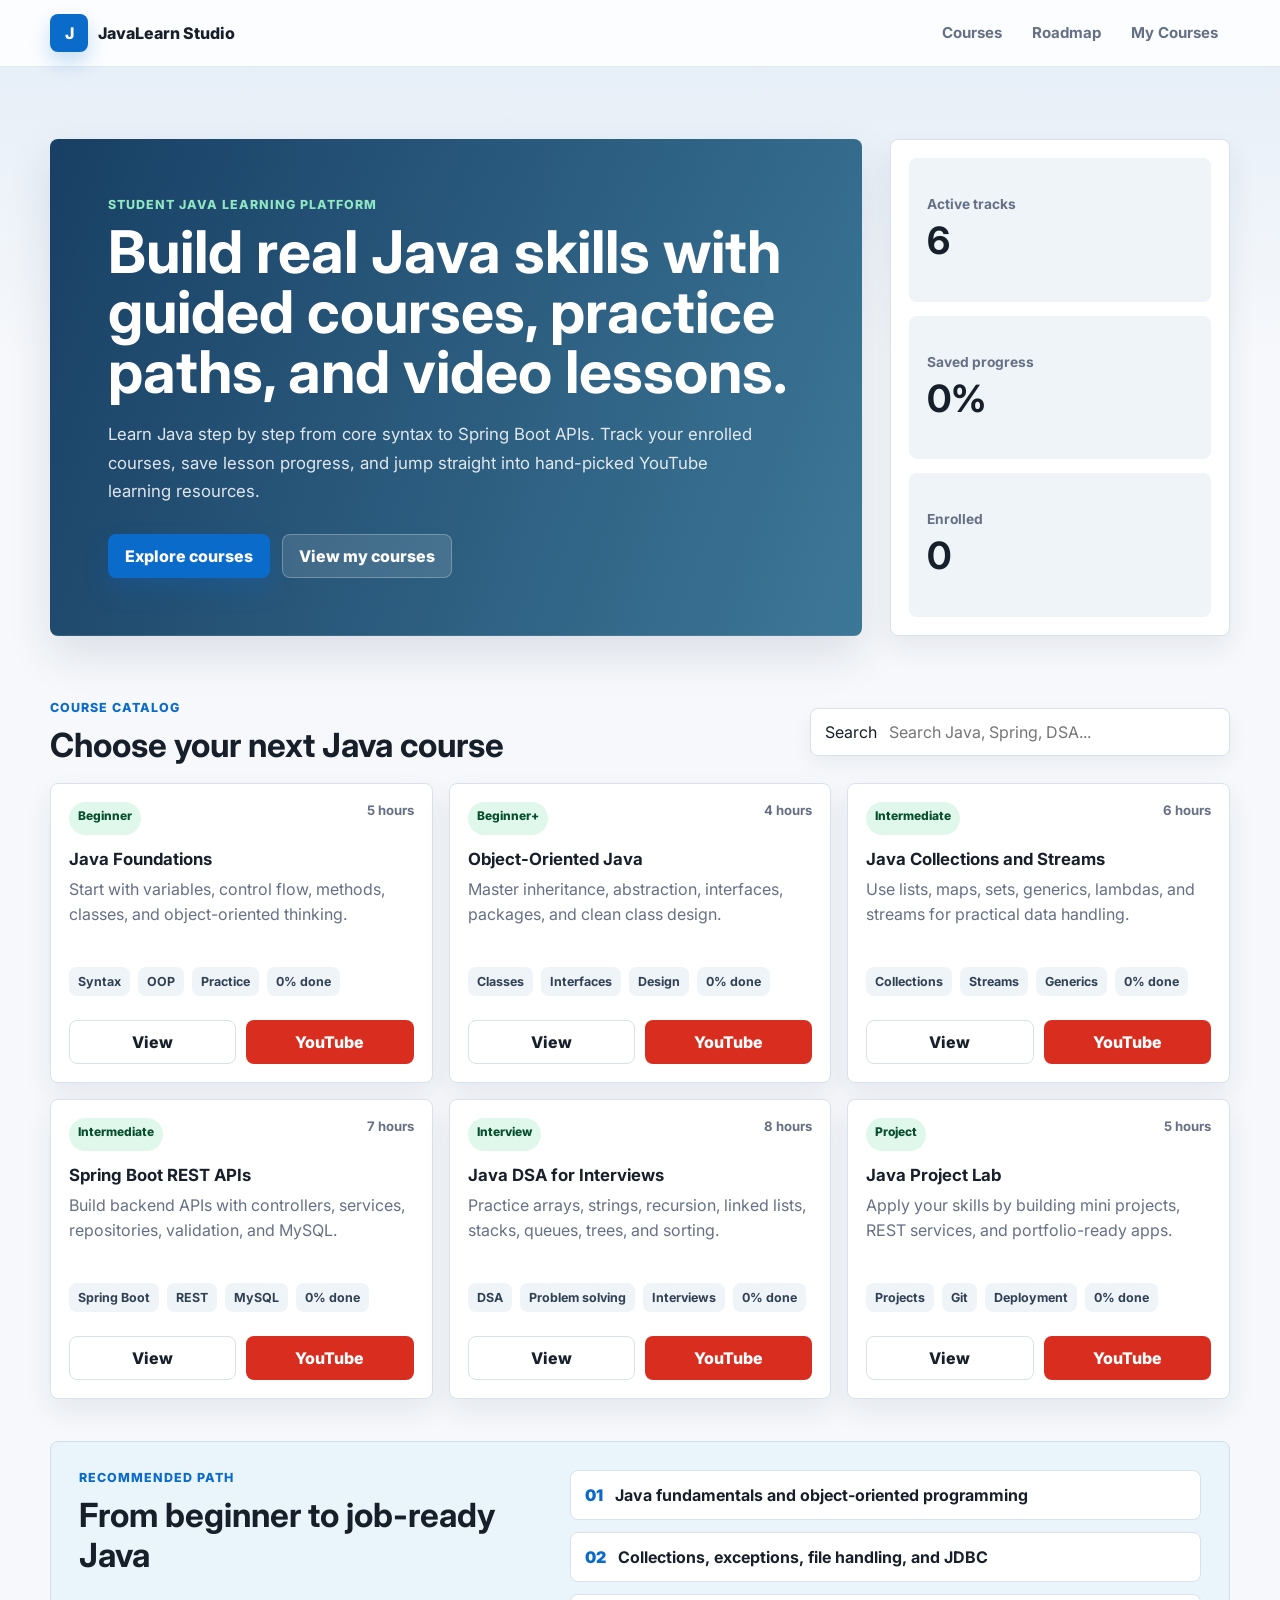
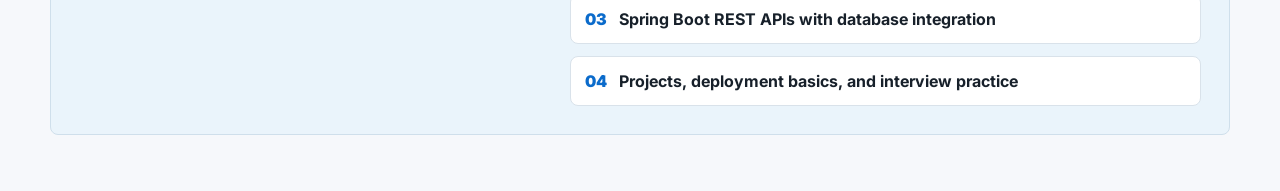
==== frontend/index.html @ bbaa68c4 "Initial commit - Online Learning Platform" ====
<!DOCTYPE html>
<html lang="en">
<head>
    <meta charset="UTF-8">
    <meta name="viewport" content="width=device-width, initial-scale=1.0">
    <title>JavaLearn Studio</title>
    <link rel="preconnect" href="https://fonts.googleapis.com">
    <link rel="preconnect" href="https://fonts.gstatic.com" crossorigin>
    <link href="https://fonts.googleapis.com/css2?family=Inter:wght@400;500;600;700;800&display=swap" rel="stylesheet">
    <link rel="stylesheet" href="style.css">
</head>
<body>
    <header class="topbar">
        <a class="brand" href="index.html" aria-label="JavaLearn Studio home">
            <span class="brand-mark">J</span>
            <span>JavaLearn Studio</span>
        </a>

        <nav class="nav-links" aria-label="Primary navigation">
            <a href="#courses">Courses</a>
            <a href="#roadmap">Roadmap</a>
            <a href="mycourses.html">My Courses</a>
        </nav>
    </header>

    <main>
        <section class="hero-shell">
            <div class="hero-copy">
                <p class="eyebrow">Student Java learning platform</p>
                <h1>Build real Java skills with guided courses, practice paths, and video lessons.</h1>
                <p class="hero-text">Learn Java step by step from core syntax to Spring Boot APIs. Track your enrolled courses, save lesson progress, and jump straight into hand-picked YouTube learning resources.</p>

                <div class="hero-actions">
                    <a class="button primary" href="#courses">Explore courses</a>
                    <a class="button ghost" href="mycourses.html">View my courses</a>
                </div>
            </div>

            <aside class="hero-panel" aria-label="Learning summary">
                <div>
                    <span class="metric-label">Active tracks</span>
                    <strong id="activeTracks">6</strong>
                </div>
                <div>
                    <span class="metric-label">Saved progress</span>
                    <strong id="savedProgress">0%</strong>
                </div>
                <div>
                    <span class="metric-label">Enrolled</span>
                    <strong id="enrolledCount">0</strong>
                </div>
            </aside>
        </section>

        <section class="section-toolbar" id="courses" aria-labelledby="coursesTitle">
            <div>
                <p class="eyebrow">Course catalog</p>
                <h2 id="coursesTitle">Choose your next Java course</h2>
            </div>

            <div class="search-wrap">
                <span aria-hidden="true">Search</span>
                <input type="search" id="search" placeholder="Search Java, Spring, DSA..." autocomplete="off">
            </div>
        </section>

        <section class="course-grid" id="course-list" aria-live="polite"></section>

        <section class="detail-drawer" id="course-details" hidden>
            <div class="detail-header">
                <button class="icon-button" type="button" onclick="backToCourses()" aria-label="Back to course list">&larr;</button>
                <div id="course-info"></div>
            </div>

            <div class="detail-layout">
                <div class="lesson-panel">
                    <div class="panel-title">
                        <h3>Lesson progress</h3>
                        <span id="progressText">0% completed</span>
                    </div>
                    <progress id="progressBar" value="0" max="100"></progress>
                    <div id="lessonList" class="lesson-list"></div>
                </div>

                <aside class="action-panel">
                    <button class="button primary full" type="button" onclick="enrollCourse()">Enroll course</button>
                    <a id="youtubeLink" class="button youtube full" href="#" target="_blank" rel="noopener">Start on YouTube</a>
                    <p>Course progress is saved in this browser so students can return later.</p>
                </aside>
            </div>
        </section>

        <section class="roadmap" id="roadmap" aria-labelledby="roadmapTitle">
            <div>
                <p class="eyebrow">Recommended path</p>
                <h2 id="roadmapTitle">From beginner to job-ready Java</h2>
            </div>
            <ol class="roadmap-list">
                <li><span>01</span>Java fundamentals and object-oriented programming</li>
                <li><span>02</span>Collections, exceptions, file handling, and JDBC</li>
                <li><span>03</span>Spring Boot REST APIs with database integration</li>
                <li><span>04</span>Projects, deployment basics, and interview practice</li>
            </ol>
        </section>
    </main>

    <script src="script.js"></script>
</body>
</html>
---- frontend/style.css ----
:root {
    color-scheme: light;
    --bg: #f6f8fb;
    --surface: #ffffff;
    --surface-soft: #eef4f8;
    --ink: #17202a;
    --muted: #667085;
    --line: #d9e2ea;
    --primary: #0b6bcb;
    --primary-dark: #084f94;
    --accent: #15a66a;
    --warning: #f59f00;
    --youtube: #d92d20;
    --shadow: 0 18px 45px rgba(24, 39, 75, 0.12);
}

* {
    box-sizing: border-box;
}

html {
    scroll-behavior: smooth;
}

body {
    min-height: 100vh;
    margin: 0;
    font-family: "Inter", Arial, sans-serif;
    color: var(--ink);
    background:
        linear-gradient(180deg, rgba(11, 107, 203, 0.08), rgba(246, 248, 251, 0) 360px),
        var(--bg);
}

a {
    color: inherit;
    text-decoration: none;
}

button,
input {
    font: inherit;
}

main {
    width: min(1180px, calc(100% - 32px));
    margin: 0 auto;
    padding: 26px 0 56px;
}

.topbar {
    position: sticky;
    top: 0;
    z-index: 10;
    display: flex;
    align-items: center;
    justify-content: space-between;
    gap: 18px;
    padding: 14px max(18px, calc((100vw - 1180px) / 2));
    background: rgba(255, 255, 255, 0.88);
    border-bottom: 1px solid rgba(217, 226, 234, 0.75);
    backdrop-filter: blur(14px);
}

.brand,
.nav-links,
.hero-actions,
.section-toolbar,
.search-wrap,
.detail-header,
.panel-title,
.card-meta,
.card-actions,
.lesson-item {
    display: flex;
    align-items: center;
}

.brand {
    gap: 10px;
    font-weight: 800;
    letter-spacing: 0;
}

.brand-mark {
    display: grid;
    width: 38px;
    height: 38px;
    place-items: center;
    color: #fff;
    background: var(--primary);
    border-radius: 8px;
    box-shadow: 0 10px 20px rgba(11, 107, 203, 0.24);
}

.nav-links {
    gap: 6px;
}

.nav-links a {
    min-height: 38px;
    padding: 9px 12px;
    border-radius: 8px;
    color: var(--muted);
    font-size: 0.94rem;
    font-weight: 700;
}

.nav-links a:hover,
.nav-links a:focus-visible {
    color: var(--ink);
    background: var(--surface-soft);
}

.hero-shell {
    display: grid;
    grid-template-columns: minmax(0, 1fr) 340px;
    gap: 28px;
    align-items: stretch;
    padding: 46px 0 36px;
}

.hero-copy {
    min-height: 390px;
    padding: clamp(28px, 5vw, 58px);
    color: #fff;
    background:
        linear-gradient(110deg, rgba(6, 48, 88, 0.92), rgba(9, 83, 123, 0.78)),
        url("https://images.unsplash.com/photo-1516321318423-f06f85e504b3?auto=format&fit=crop&w=1600&q=80");
    background-position: center;
    background-size: cover;
    border-radius: 8px;
    box-shadow: var(--shadow);
}

.eyebrow {
    margin: 0 0 10px;
    color: var(--primary);
    font-size: 0.78rem;
    font-weight: 800;
    letter-spacing: 0.08em;
    text-transform: uppercase;
}

.hero-copy .eyebrow {
    color: #8ee6c2;
}

h1,
h2,
h3,
p {
    margin-top: 0;
}

h1 {
    max-width: 780px;
    margin-bottom: 18px;
    font-size: clamp(2.1rem, 4.6vw, 4.45rem);
    line-height: 1.02;
    letter-spacing: 0;
}

h2 {
    margin-bottom: 0;
    font-size: clamp(1.55rem, 2.6vw, 2.35rem);
    letter-spacing: 0;
}

h3 {
    margin-bottom: 8px;
    font-size: 1.05rem;
}

.hero-text {
    max-width: 650px;
    color: rgba(255, 255, 255, 0.86);
    font-size: 1.05rem;
    line-height: 1.7;
}

.hero-actions {
    flex-wrap: wrap;
    gap: 12px;
    margin-top: 28px;
}

.button {
    display: inline-flex;
    min-height: 44px;
    align-items: center;
    justify-content: center;
    gap: 8px;
    padding: 11px 16px;
    border: 1px solid transparent;
    border-radius: 8px;
    cursor: pointer;
    font-weight: 800;
    transition: transform 160ms ease, box-shadow 160ms ease, background 160ms ease;
}

.button:hover,
.icon-button:hover {
    transform: translateY(-1px);
}

.primary {
    color: #fff;
    background: var(--primary);
    box-shadow: 0 12px 24px rgba(11, 107, 203, 0.22);
}

.primary:hover {
    background: var(--primary-dark);
}

.ghost {
    color: var(--ink);
    background: #fff;
    border-color: var(--line);
}

.hero-copy .ghost {
    color: #fff;
    background: rgba(255, 255, 255, 0.12);
    border-color: rgba(255, 255, 255, 0.26);
}

.youtube {
    color: #fff;
    background: var(--youtube);
}

.full {
    width: 100%;
}

.hero-panel,
.action-panel,
.lesson-panel,
.course-card,
.empty-state {
    background: var(--surface);
    border: 1px solid var(--line);
    border-radius: 8px;
    box-shadow: 0 12px 28px rgba(24, 39, 75, 0.08);
}

.hero-panel {
    display: grid;
    gap: 14px;
    padding: 18px;
}

.hero-panel div {
    display: grid;
    align-content: center;
    min-height: 105px;
    padding: 18px;
    background: var(--surface-soft);
    border-radius: 8px;
}

.metric-label {
    color: var(--muted);
    font-size: 0.86rem;
    font-weight: 700;
}

.hero-panel strong {
    margin-top: 6px;
    font-size: 2.35rem;
}

.section-toolbar {
    justify-content: space-between;
    gap: 18px;
    margin: 28px 0 18px;
}

.search-wrap {
    width: min(420px, 100%);
    gap: 10px;
    padding: 0 14px;
    background: #fff;
    border: 1px solid var(--line);
    border-radius: 8px;
    box-shadow: 0 8px 20px rgba(24, 39, 75, 0.06);
}

.search-wrap input {
    width: 100%;
    min-height: 46px;
    border: 0;
    outline: 0;
    color: var(--ink);
    background: transparent;
}

.course-grid {
    display: grid;
    grid-template-columns: repeat(3, minmax(0, 1fr));
    gap: 16px;
}

.course-card {
    display: grid;
    gap: 14px;
    min-height: 300px;
    padding: 18px;
}

.course-card p {
    color: var(--muted);
    line-height: 1.55;
}

.card-topline {
    display: flex;
    justify-content: space-between;
    gap: 10px;
}

.level-pill {
    width: fit-content;
    padding: 6px 9px;
    color: #084f2d;
    background: #dff8eb;
    border-radius: 999px;
    font-size: 0.75rem;
    font-weight: 800;
}

.duration {
    color: var(--muted);
    font-size: 0.82rem;
    font-weight: 700;
}

.card-meta {
    flex-wrap: wrap;
    gap: 8px;
}

.card-meta span {
    padding: 7px 9px;
    color: #314154;
    background: var(--surface-soft);
    border-radius: 8px;
    font-size: 0.78rem;
    font-weight: 700;
}

.card-actions {
    gap: 10px;
    align-self: end;
}

.card-actions .button {
    flex: 1;
}

.detail-drawer {
    margin-top: 26px;
    padding: 20px;
    background: #fff;
    border: 1px solid var(--line);
    border-radius: 8px;
    box-shadow: var(--shadow);
}

.standalone {
    margin-top: 36px;
}

.detail-header {
    gap: 14px;
    padding-bottom: 18px;
    border-bottom: 1px solid var(--line);
}

.icon-button {
    display: inline-grid;
    width: 42px;
    height: 42px;
    flex: 0 0 auto;
    place-items: center;
    color: var(--ink);
    background: var(--surface-soft);
    border: 1px solid var(--line);
    border-radius: 8px;
    cursor: pointer;
    font-weight: 900;
}

.detail-layout {
    display: grid;
    grid-template-columns: minmax(0, 1fr) 300px;
    gap: 18px;
    margin-top: 18px;
}

.lesson-panel,
.action-panel {
    padding: 18px;
}

.panel-title {
    justify-content: space-between;
    gap: 12px;
}

.panel-title span {
    color: var(--primary);
    font-weight: 800;
}

progress {
    width: 100%;
    height: 12px;
    overflow: hidden;
    border: 0;
    border-radius: 999px;
    background: var(--surface-soft);
}

progress::-webkit-progress-bar {
    background: var(--surface-soft);
}

progress::-webkit-progress-value {
    background: var(--accent);
}

progress::-moz-progress-bar {
    background: var(--accent);
}

.lesson-list {
    display: grid;
    gap: 10px;
    margin-top: 18px;
}

.lesson-item {
    justify-content: space-between;
    gap: 12px;
    padding: 12px;
    background: var(--surface-soft);
    border-radius: 8px;
}

.lesson-item label {
    display: flex;
    align-items: center;
    gap: 10px;
    color: #27364a;
    font-weight: 700;
}

.lesson-item input {
    width: 18px;
    height: 18px;
    accent-color: var(--accent);
}

.action-panel {
    align-self: start;
}

.action-panel p {
    margin: 14px 0 0;
    color: var(--muted);
    line-height: 1.6;
}

.roadmap {
    display: grid;
    grid-template-columns: 0.85fr 1.15fr;
    gap: 24px;
    margin-top: 42px;
    padding: 28px;
    background: #eaf4fb;
    border: 1px solid #cfdfeb;
    border-radius: 8px;
}

.roadmap-list {
    display: grid;
    gap: 12px;
    margin: 0;
    padding: 0;
    list-style: none;
}

.roadmap-list li {
    display: flex;
    gap: 12px;
    align-items: center;
    padding: 14px;
    background: #fff;
    border: 1px solid var(--line);
    border-radius: 8px;
    font-weight: 700;
}

.roadmap-list span {
    color: var(--primary);
    font-weight: 900;
}

.empty-state {
    grid-column: 1 / -1;
    padding: 28px;
    text-align: center;
}

.empty-state p {
    color: var(--muted);
}

@media (max-width: 900px) {
    .hero-shell,
    .detail-layout,
    .roadmap {
        grid-template-columns: 1fr;
    }

    .course-grid {
        grid-template-columns: repeat(2, minmax(0, 1fr));
    }
}

@media (max-width: 680px) {
    main {
        width: min(100% - 24px, 1180px);
        padding-top: 18px;
    }

    .topbar,
    .section-toolbar,
    .card-actions {
        align-items: stretch;
        flex-direction: column;
    }

    .nav-links {
        width: 100%;
        justify-content: space-between;
    }

    .hero-copy {
        min-height: 520px;
        padding: 26px;
    }

    .course-grid {
        grid-template-columns: 1fr;
    }
}
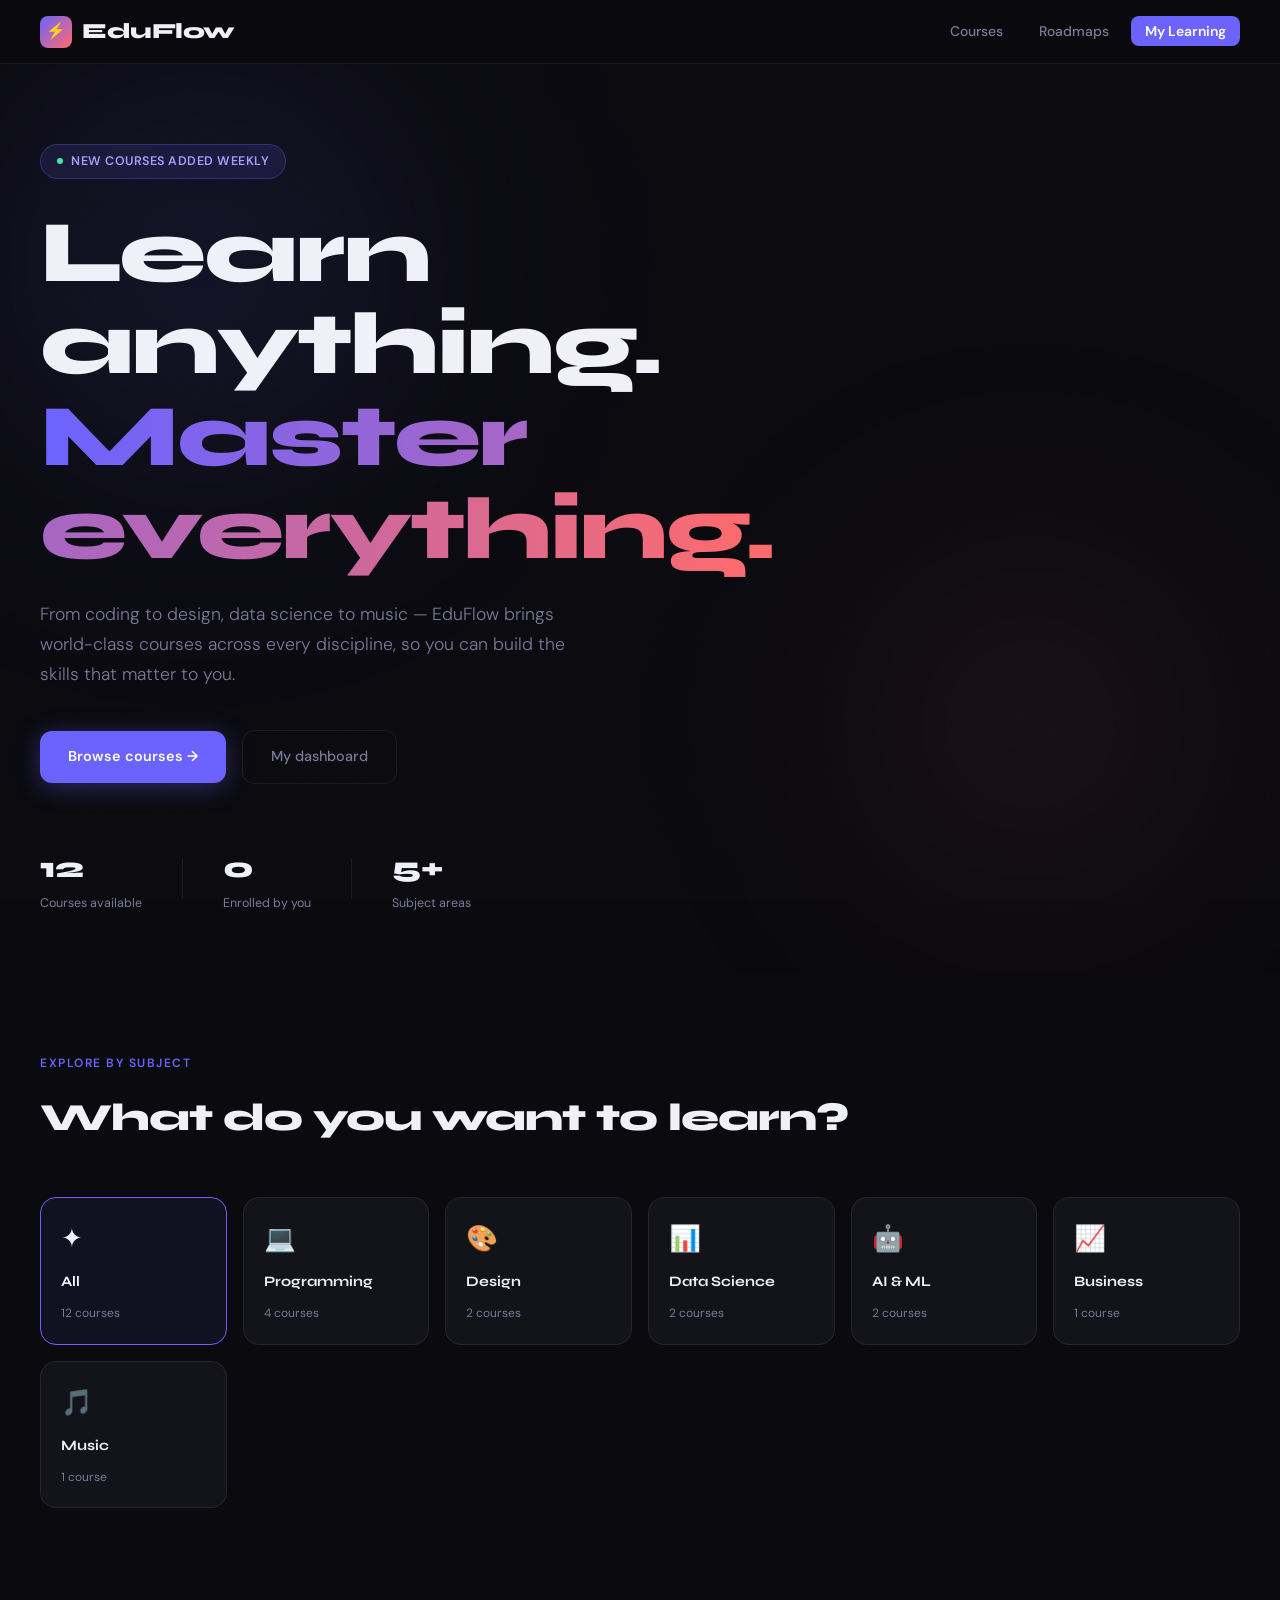
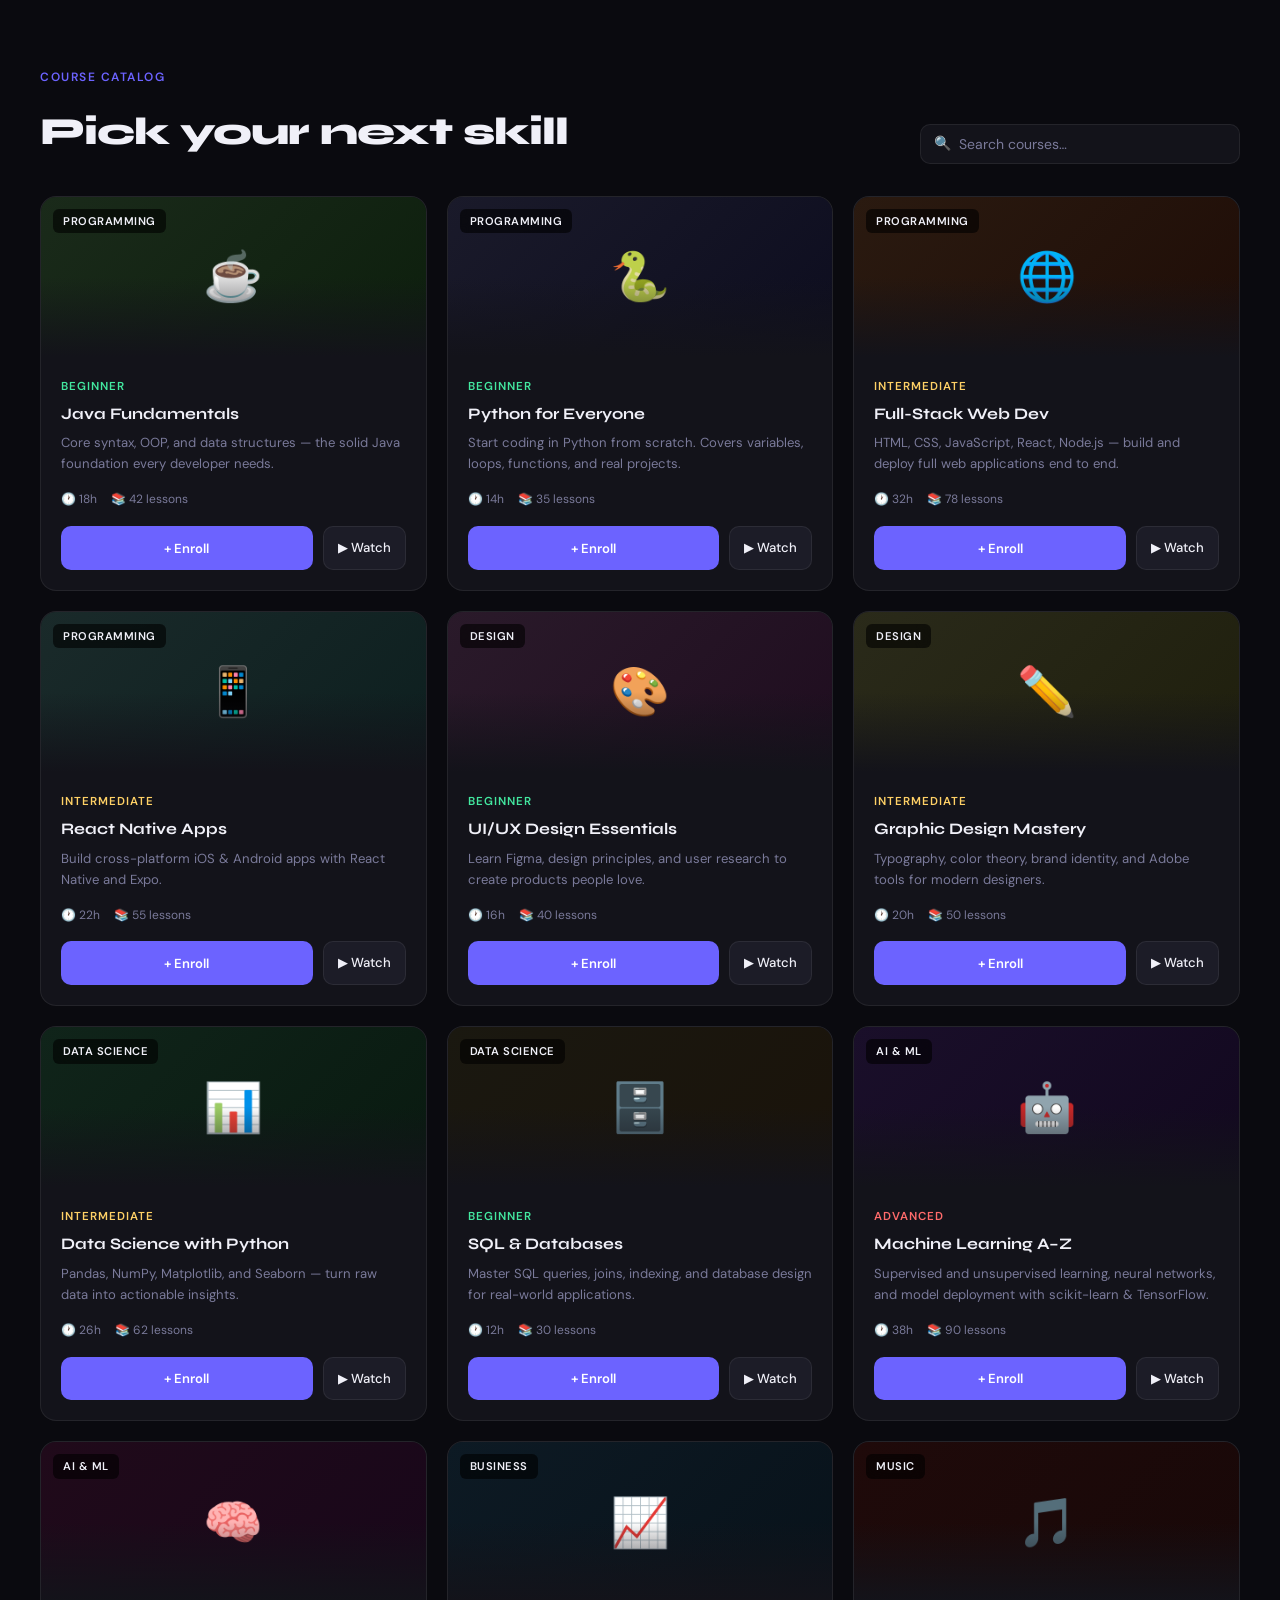
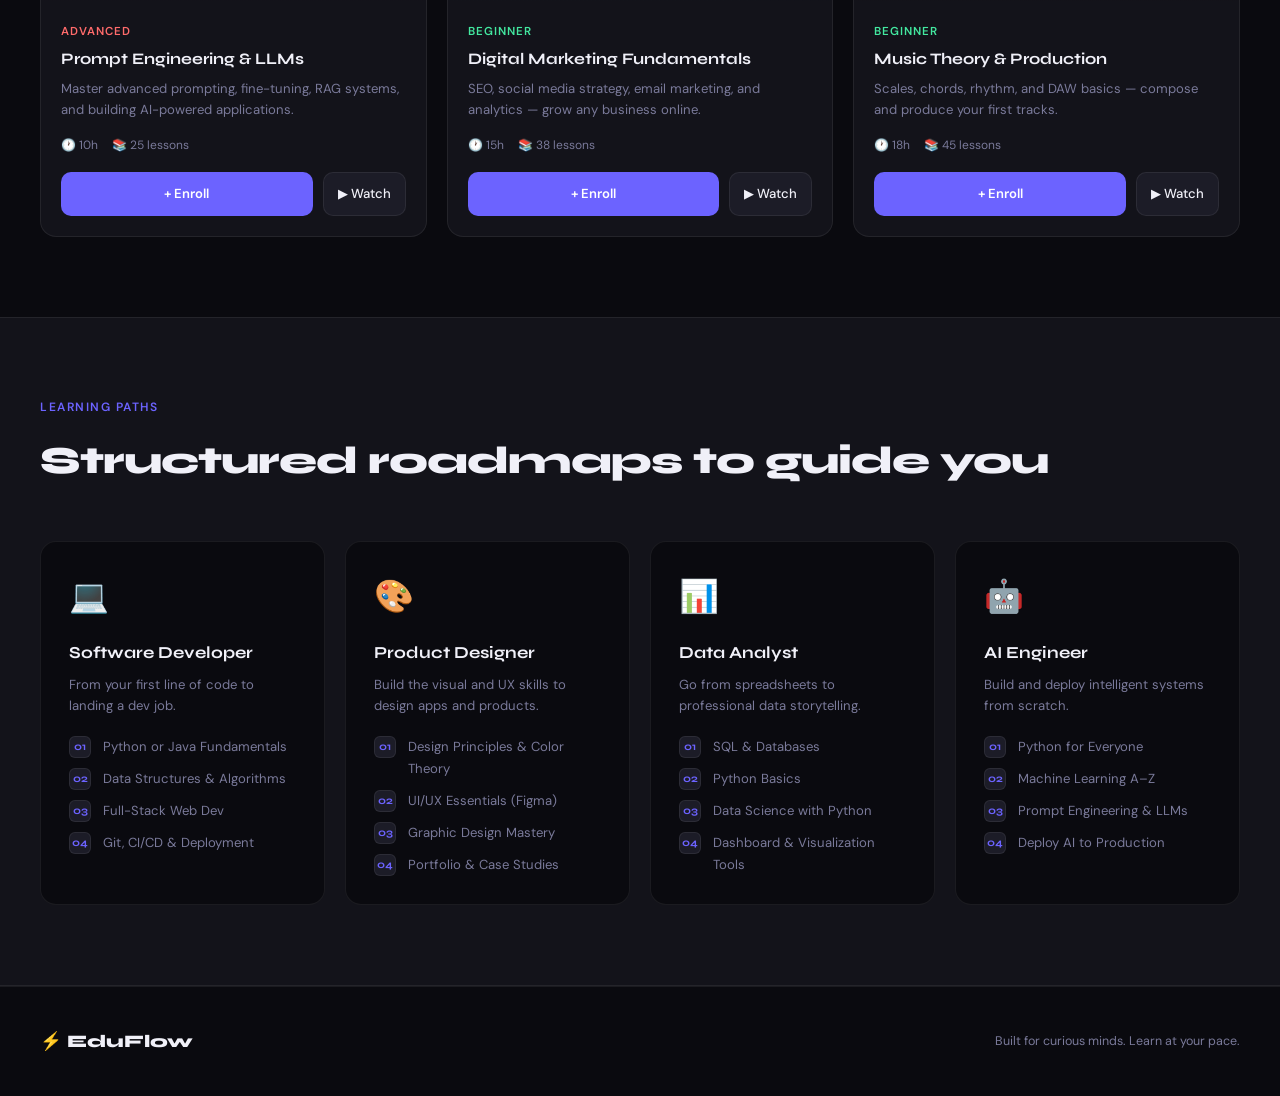
==== commit f4f64bb3: "Update print statement from 'Hello' to 'Goodbye'" ====
--- a/frontend/index.html
+++ b/frontend/index.html
@@ -1,109 +1,931 @@
 <!DOCTYPE html>
 <html lang="en">
 <head>
-    <meta charset="UTF-8">
-    <meta name="viewport" content="width=device-width, initial-scale=1.0">
-    <title>JavaLearn Studio</title>
-    <link rel="preconnect" href="https://fonts.googleapis.com">
-    <link rel="preconnect" href="https://fonts.gstatic.com" crossorigin>
-    <link href="https://fonts.googleapis.com/css2?family=Inter:wght@400;500;600;700;800&display=swap" rel="stylesheet">
-    <link rel="stylesheet" href="style.css">
+  <meta charset="UTF-8" />
+  <meta name="viewport" content="width=device-width, initial-scale=1.0" />
+  <title>EduFlow — Learn Anything</title>
+  <link rel="preconnect" href="https://fonts.googleapis.com" />
+  <link rel="preconnect" href="https://fonts.gstatic.com" crossorigin />
+  <link href="https://fonts.googleapis.com/css2?family=Syne:wght@400;600;700;800&family=DM+Sans:ital,wght@0,300;0,400;0,500;1,300&display=swap" rel="stylesheet" />
+  <style>
+    *, *::before, *::after { box-sizing: border-box; margin: 0; padding: 0; }
+
+    :root {
+      --bg: #0a0a0f;
+      --surface: #13131a;
+      --surface2: #1c1c27;
+      --border: rgba(255,255,255,0.07);
+      --accent: #6c63ff;
+      --accent2: #ff6b6b;
+      --accent3: #43e8a0;
+      --text: #f0f0f8;
+      --muted: #7a7a9a;
+      --card-radius: 16px;
+      --font-display: 'Syne', sans-serif;
+      --font-body: 'DM Sans', sans-serif;
+    }
+
+    html { scroll-behavior: smooth; }
+
+    body {
+      background: var(--bg);
+      color: var(--text);
+      font-family: var(--font-body);
+      font-size: 15px;
+      line-height: 1.65;
+      overflow-x: hidden;
+    }
+
+    /* ── NOISE OVERLAY ── */
+    body::before {
+      content: '';
+      position: fixed;
+      inset: 0;
+      background-image: url("data:image/svg+xml,%3Csvg xmlns='http://www.w3.org/2000/svg' width='300' height='300'%3E%3Cfilter id='n'%3E%3CfeTurbulence type='fractalNoise' baseFrequency='0.65' numOctaves='3' stitchTiles='stitch'/%3E%3C/filter%3E%3Crect width='300' height='300' filter='url(%23n)' opacity='0.04'/%3E%3C/svg%3E");
+      pointer-events: none;
+      z-index: 0;
+      opacity: 0.5;
+    }
+
+    /* ── NAV ── */
+    nav {
+      position: sticky;
+      top: 0;
+      z-index: 100;
+      display: flex;
+      align-items: center;
+      justify-content: space-between;
+      padding: 0 40px;
+      height: 64px;
+      background: rgba(10,10,15,0.85);
+      backdrop-filter: blur(20px);
+      border-bottom: 1px solid var(--border);
+    }
+
+    .nav-logo {
+      font-family: var(--font-display);
+      font-size: 1.35rem;
+      font-weight: 800;
+      letter-spacing: -0.5px;
+      text-decoration: none;
+      color: var(--text);
+      display: flex;
+      align-items: center;
+      gap: 10px;
+    }
+
+    .nav-logo-icon {
+      width: 32px;
+      height: 32px;
+      background: linear-gradient(135deg, var(--accent), var(--accent2));
+      border-radius: 8px;
+      display: flex;
+      align-items: center;
+      justify-content: center;
+      font-size: 16px;
+    }
+
+    .nav-links {
+      display: flex;
+      align-items: center;
+      gap: 8px;
+      list-style: none;
+    }
+
+    .nav-links a {
+      text-decoration: none;
+      color: var(--muted);
+      font-size: 0.875rem;
+      font-weight: 500;
+      padding: 6px 14px;
+      border-radius: 8px;
+      transition: all 0.2s;
+    }
+
+    .nav-links a:hover { color: var(--text); background: var(--surface2); }
+
+    .nav-cta {
+      background: var(--accent) !important;
+      color: #fff !important;
+      font-weight: 600 !important;
+    }
+
+    .nav-cta:hover { background: #5a52e0 !important; }
+
+    /* ── HERO ── */
+    .hero {
+      position: relative;
+      min-height: 88vh;
+      display: flex;
+      flex-direction: column;
+      justify-content: center;
+      padding: 80px 40px 60px;
+      overflow: hidden;
+    }
+
+    .hero-glow {
+      position: absolute;
+      border-radius: 50%;
+      filter: blur(120px);
+      pointer-events: none;
+    }
+
+    .hero-glow-1 {
+      width: 600px; height: 600px;
+      background: radial-gradient(circle, rgba(108,99,255,0.18) 0%, transparent 70%);
+      top: -100px; left: -100px;
+      animation: glow-drift 8s ease-in-out infinite alternate;
+    }
+
+    .hero-glow-2 {
+      width: 500px; height: 500px;
+      background: radial-gradient(circle, rgba(255,107,107,0.12) 0%, transparent 70%);
+      bottom: 0; right: 0;
+      animation: glow-drift 10s ease-in-out infinite alternate-reverse;
+    }
+
+    @keyframes glow-drift {
+      from { transform: translate(0, 0); }
+      to { transform: translate(40px, 30px); }
+    }
+
+    .hero-badge {
+      display: inline-flex;
+      align-items: center;
+      gap: 8px;
+      background: rgba(108,99,255,0.12);
+      border: 1px solid rgba(108,99,255,0.3);
+      border-radius: 100px;
+      padding: 6px 16px;
+      font-size: 0.78rem;
+      font-weight: 600;
+      color: #a89dff;
+      letter-spacing: 0.5px;
+      text-transform: uppercase;
+      margin-bottom: 28px;
+      width: fit-content;
+      animation: fade-up 0.6s ease both;
+    }
+
+    .hero-badge::before {
+      content: '';
+      width: 6px; height: 6px;
+      background: var(--accent3);
+      border-radius: 50%;
+      animation: pulse 2s ease infinite;
+    }
+
+    @keyframes pulse {
+      0%,100% { opacity: 1; transform: scale(1); }
+      50% { opacity: 0.5; transform: scale(0.8); }
+    }
+
+    .hero h1 {
+      font-family: var(--font-display);
+      font-size: clamp(2.8rem, 7vw, 5.5rem);
+      font-weight: 800;
+      line-height: 1.05;
+      letter-spacing: -2px;
+      max-width: 820px;
+      animation: fade-up 0.7s 0.1s ease both;
+    }
+
+    .hero h1 .highlight {
+      background: linear-gradient(90deg, var(--accent), var(--accent2));
+      -webkit-background-clip: text;
+      -webkit-text-fill-color: transparent;
+      background-clip: text;
+    }
+
+    .hero-sub {
+      margin-top: 24px;
+      font-size: 1.1rem;
+      font-weight: 300;
+      color: var(--muted);
+      max-width: 560px;
+      line-height: 1.7;
+      animation: fade-up 0.7s 0.2s ease both;
+    }
+
+    .hero-actions {
+      display: flex;
+      align-items: center;
+      gap: 16px;
+      margin-top: 40px;
+      flex-wrap: wrap;
+      animation: fade-up 0.7s 0.3s ease both;
+    }
+
+    .btn-primary {
+      background: var(--accent);
+      color: #fff;
+      border: none;
+      padding: 14px 28px;
+      border-radius: 12px;
+      font-family: var(--font-body);
+      font-size: 0.9rem;
+      font-weight: 600;
+      cursor: pointer;
+      text-decoration: none;
+      display: inline-flex;
+      align-items: center;
+      gap: 8px;
+      transition: all 0.2s;
+      box-shadow: 0 4px 24px rgba(108,99,255,0.35);
+    }
+
+    .btn-primary:hover { background: #5a52e0; transform: translateY(-2px); box-shadow: 0 8px 32px rgba(108,99,255,0.45); }
+
+    .btn-ghost {
+      background: transparent;
+      color: var(--muted);
+      border: 1px solid var(--border);
+      padding: 14px 28px;
+      border-radius: 12px;
+      font-family: var(--font-body);
+      font-size: 0.9rem;
+      font-weight: 500;
+      cursor: pointer;
+      text-decoration: none;
+      transition: all 0.2s;
+    }
+
+    .btn-ghost:hover { color: var(--text); border-color: rgba(255,255,255,0.2); }
+
+    .hero-stats {
+      display: flex;
+      align-items: center;
+      gap: 40px;
+      margin-top: 60px;
+      animation: fade-up 0.7s 0.4s ease both;
+    }
+
+    .stat { text-align: left; }
+    .stat-num {
+      font-family: var(--font-display);
+      font-size: 1.8rem;
+      font-weight: 800;
+      color: var(--text);
+    }
+    .stat-label { font-size: 0.78rem; color: var(--muted); margin-top: 2px; }
+
+    .stat-divider { width: 1px; height: 40px; background: var(--border); }
+
+    @keyframes fade-up {
+      from { opacity: 0; transform: translateY(20px); }
+      to { opacity: 1; transform: translateY(0); }
+    }
+
+    /* ── CATEGORIES ── */
+    .section { padding: 80px 40px; position: relative; }
+
+    .section-label {
+      font-size: 0.75rem;
+      font-weight: 600;
+      color: var(--accent);
+      text-transform: uppercase;
+      letter-spacing: 1.5px;
+      margin-bottom: 12px;
+    }
+
+    .section-title {
+      font-family: var(--font-display);
+      font-size: clamp(1.6rem, 4vw, 2.4rem);
+      font-weight: 800;
+      letter-spacing: -1px;
+      margin-bottom: 48px;
+    }
+
+    .categories-grid {
+      display: grid;
+      grid-template-columns: repeat(auto-fill, minmax(180px, 1fr));
+      gap: 16px;
+    }
+
+    .category-chip {
+      background: var(--surface);
+      border: 1px solid var(--border);
+      border-radius: var(--card-radius);
+      padding: 20px;
+      cursor: pointer;
+      transition: all 0.25s;
+      display: flex;
+      flex-direction: column;
+      gap: 10px;
+    }
+
+    .category-chip:hover {
+      border-color: var(--accent);
+      background: var(--surface2);
+      transform: translateY(-3px);
+    }
+
+    .category-chip.active {
+      border-color: var(--accent);
+      background: rgba(108,99,255,0.08);
+    }
+
+    .category-icon { font-size: 1.6rem; }
+    .category-name { font-family: var(--font-display); font-size: 0.9rem; font-weight: 700; }
+    .category-count { font-size: 0.75rem; color: var(--muted); }
+
+    /* ── COURSES ── */
+    .courses-header {
+      display: flex;
+      align-items: flex-end;
+      justify-content: space-between;
+      margin-bottom: 32px;
+      flex-wrap: wrap;
+      gap: 16px;
+    }
+
+    .search-wrap {
+      position: relative;
+      width: 320px;
+    }
+
+    .search-icon {
+      position: absolute;
+      left: 14px;
+      top: 50%;
+      transform: translateY(-50%);
+      color: var(--muted);
+      font-size: 14px;
+    }
+
+    #search {
+      width: 100%;
+      background: var(--surface);
+      border: 1px solid var(--border);
+      border-radius: 10px;
+      padding: 10px 14px 10px 38px;
+      font-family: var(--font-body);
+      font-size: 0.875rem;
+      color: var(--text);
+      outline: none;
+      transition: border-color 0.2s;
+    }
+
+    #search:focus { border-color: var(--accent); }
+    #search::placeholder { color: var(--muted); }
+
+    .courses-grid {
+      display: grid;
+      grid-template-columns: repeat(auto-fill, minmax(300px, 1fr));
+      gap: 20px;
+    }
+
+    .course-card {
+      background: var(--surface);
+      border: 1px solid var(--border);
+      border-radius: var(--card-radius);
+      overflow: hidden;
+      transition: all 0.3s;
+      display: flex;
+      flex-direction: column;
+    }
+
+    .course-card:hover {
+      border-color: rgba(108,99,255,0.4);
+      transform: translateY(-4px);
+      box-shadow: 0 16px 40px rgba(0,0,0,0.4);
+    }
+
+    .course-thumb {
+      height: 160px;
+      display: flex;
+      align-items: center;
+      justify-content: center;
+      font-size: 3rem;
+      position: relative;
+      overflow: hidden;
+    }
+
+    .course-thumb::after {
+      content: '';
+      position: absolute;
+      inset: 0;
+      background: linear-gradient(to bottom, transparent 50%, var(--surface) 100%);
+    }
+
+    .course-tag {
+      position: absolute;
+      top: 12px;
+      left: 12px;
+      background: rgba(0,0,0,0.6);
+      backdrop-filter: blur(8px);
+      border-radius: 6px;
+      padding: 3px 10px;
+      font-size: 0.7rem;
+      font-weight: 600;
+      text-transform: uppercase;
+      letter-spacing: 0.5px;
+      z-index: 1;
+    }
+
+    .course-body { padding: 20px; flex: 1; display: flex; flex-direction: column; }
+
+    .course-level {
+      font-size: 0.72rem;
+      font-weight: 600;
+      text-transform: uppercase;
+      letter-spacing: 1px;
+      margin-bottom: 8px;
+    }
+
+    .level-beginner { color: var(--accent3); }
+    .level-intermediate { color: #ffd166; }
+    .level-advanced { color: var(--accent2); }
+
+    .course-title {
+      font-family: var(--font-display);
+      font-size: 1rem;
+      font-weight: 700;
+      line-height: 1.3;
+      margin-bottom: 8px;
+    }
+
+    .course-desc { font-size: 0.82rem; color: var(--muted); line-height: 1.6; flex: 1; margin-bottom: 16px; }
+
+    .course-meta {
+      display: flex;
+      align-items: center;
+      gap: 14px;
+      font-size: 0.75rem;
+      color: var(--muted);
+      margin-bottom: 16px;
+    }
+
+    .course-meta span { display: flex; align-items: center; gap: 4px; }
+
+    .course-actions { display: flex; gap: 10px; }
+
+    .btn-enroll {
+      flex: 1;
+      background: var(--accent);
+      color: #fff;
+      border: none;
+      padding: 10px;
+      border-radius: 10px;
+      font-family: var(--font-body);
+      font-size: 0.82rem;
+      font-weight: 600;
+      cursor: pointer;
+      transition: all 0.2s;
+    }
+
+    .btn-enroll:hover { background: #5a52e0; }
+    .btn-enroll.enrolled { background: var(--accent3); color: #0a2e1f; }
+
+    .btn-watch {
+      background: var(--surface2);
+      color: var(--text);
+      border: 1px solid var(--border);
+      padding: 10px 14px;
+      border-radius: 10px;
+      font-family: var(--font-body);
+      font-size: 0.82rem;
+      font-weight: 500;
+      cursor: pointer;
+      text-decoration: none;
+      display: inline-flex;
+      align-items: center;
+      gap: 6px;
+      transition: all 0.2s;
+    }
+
+    .btn-watch:hover { border-color: var(--accent); color: var(--accent); }
+
+    .no-results {
+      text-align: center;
+      padding: 60px;
+      color: var(--muted);
+      display: none;
+    }
+
+    /* ── ROADMAP ── */
+    .roadmap-section { background: var(--surface); border-top: 1px solid var(--border); border-bottom: 1px solid var(--border); }
+
+    .tracks-grid {
+      display: grid;
+      grid-template-columns: repeat(auto-fill, minmax(280px, 1fr));
+      gap: 20px;
+    }
+
+    .track-card {
+      background: var(--bg);
+      border: 1px solid var(--border);
+      border-radius: var(--card-radius);
+      padding: 28px;
+      transition: all 0.25s;
+    }
+
+    .track-card:hover { border-color: rgba(108,99,255,0.3); transform: translateY(-3px); }
+
+    .track-icon { font-size: 2rem; margin-bottom: 16px; }
+
+    .track-title {
+      font-family: var(--font-display);
+      font-size: 1.05rem;
+      font-weight: 700;
+      margin-bottom: 8px;
+    }
+
+    .track-desc { font-size: 0.82rem; color: var(--muted); margin-bottom: 20px; line-height: 1.6; }
+
+    .track-steps { list-style: none; display: flex; flex-direction: column; gap: 10px; }
+
+    .track-step {
+      display: flex;
+      align-items: flex-start;
+      gap: 12px;
+      font-size: 0.82rem;
+      color: var(--muted);
+    }
+
+    .step-num {
+      min-width: 22px;
+      height: 22px;
+      background: var(--surface2);
+      border: 1px solid var(--border);
+      border-radius: 6px;
+      display: flex;
+      align-items: center;
+      justify-content: center;
+      font-size: 0.68rem;
+      font-weight: 700;
+      color: var(--accent);
+      font-family: var(--font-display);
+    }
+
+    /* ── FOOTER ── */
+    footer {
+      padding: 40px;
+      border-top: 1px solid var(--border);
+      display: flex;
+      align-items: center;
+      justify-content: space-between;
+      flex-wrap: wrap;
+      gap: 16px;
+    }
+
+    .footer-logo {
+      font-family: var(--font-display);
+      font-size: 1.1rem;
+      font-weight: 800;
+      color: var(--text);
+    }
+
+    .footer-note { font-size: 0.78rem; color: var(--muted); }
+
+    /* ── PROGRESS BAR ── */
+    .progress-bar {
+      height: 4px;
+      background: var(--surface2);
+      border-radius: 2px;
+      overflow: hidden;
+      margin-top: 8px;
+    }
+
+    .progress-fill {
+      height: 100%;
+      background: linear-gradient(90deg, var(--accent), var(--accent3));
+      border-radius: 2px;
+      transition: width 0.4s ease;
+    }
+  </style>
 </head>
 <body>
-    <header class="topbar">
-        <a class="brand" href="index.html" aria-label="JavaLearn Studio home">
-            <span class="brand-mark">J</span>
-            <span>JavaLearn Studio</span>
-        </a>
-
-        <nav class="nav-links" aria-label="Primary navigation">
-            <a href="#courses">Courses</a>
-            <a href="#roadmap">Roadmap</a>
-            <a href="mycourses.html">My Courses</a>
-        </nav>
-    </header>
-
-    <main>
-        <section class="hero-shell">
-            <div class="hero-copy">
-                <p class="eyebrow">Student Java learning platform</p>
-                <h1>Build real Java skills with guided courses, practice paths, and video lessons.</h1>
-                <p class="hero-text">Learn Java step by step from core syntax to Spring Boot APIs. Track your enrolled courses, save lesson progress, and jump straight into hand-picked YouTube learning resources.</p>
-
-                <div class="hero-actions">
-                    <a class="button primary" href="#courses">Explore courses</a>
-                    <a class="button ghost" href="mycourses.html">View my courses</a>
-                </div>
+
+  <!-- NAV -->
+  <nav>
+    <a class="nav-logo" href="index.html">
+      <span class="nav-logo-icon">⚡</span>
+      EduFlow
+    </a>
+    <ul class="nav-links">
+      <li><a href="#courses">Courses</a></li>
+      <li><a href="#roadmaps">Roadmaps</a></li>
+      <li><a href="mycourses.html" class="nav-cta">My Learning</a></li>
+    </ul>
+  </nav>
+
+  <!-- HERO -->
+  <section class="hero">
+    <div class="hero-glow hero-glow-1"></div>
+    <div class="hero-glow hero-glow-2"></div>
+
+    <span class="hero-badge">New courses added weekly</span>
+
+    <h1>
+      Learn anything.<br />
+      <span class="highlight">Master everything.</span>
+    </h1>
+
+    <p class="hero-sub">
+      From coding to design, data science to music — EduFlow brings world-class courses across every discipline, so you can build the skills that matter to you.
+    </p>
+
+    <div class="hero-actions">
+      <a href="#courses" class="btn-primary">Browse courses →</a>
+      <a href="mycourses.html" class="btn-ghost">My dashboard</a>
+    </div>
+
+    <div class="hero-stats">
+      <div class="stat">
+        <div class="stat-num" id="stat-courses">0</div>
+        <div class="stat-label">Courses available</div>
+      </div>
+      <div class="stat-divider"></div>
+      <div class="stat">
+        <div class="stat-num" id="stat-enrolled">0</div>
+        <div class="stat-label">Enrolled by you</div>
+      </div>
+      <div class="stat-divider"></div>
+      <div class="stat">
+        <div class="stat-num">5+</div>
+        <div class="stat-label">Subject areas</div>
+      </div>
+    </div>
+  </section>
+
+  <!-- CATEGORIES -->
+  <section class="section" id="categories">
+    <div class="section-label">Explore by subject</div>
+    <div class="section-title">What do you want to learn?</div>
+
+    <div class="categories-grid" id="categories-grid"></div>
+  </section>
+
+  <!-- COURSES -->
+  <section class="section" id="courses">
+    <div class="courses-header">
+      <div>
+        <div class="section-label">Course catalog</div>
+        <div class="section-title" style="margin-bottom:0">Pick your next skill</div>
+      </div>
+      <div class="search-wrap">
+        <span class="search-icon">🔍</span>
+        <input type="text" id="search" placeholder="Search courses…" />
+      </div>
+    </div>
+
+    <div class="courses-grid" id="courses-grid"></div>
+    <div class="no-results" id="no-results">No courses match your search. Try a different keyword.</div>
+  </section>
+
+  <!-- ROADMAPS -->
+  <section class="section roadmap-section" id="roadmaps">
+    <div class="section-label">Learning paths</div>
+    <div class="section-title">Structured roadmaps to guide you</div>
+
+    <div class="tracks-grid" id="tracks-grid"></div>
+  </section>
+
+  <!-- FOOTER -->
+  <footer>
+    <div class="footer-logo">⚡ EduFlow</div>
+    <div class="footer-note">Built for curious minds. Learn at your pace.</div>
+  </footer>
+
+  <script>
+    // ── DATA ──
+    const categories = [
+      { id: 'all',         icon: '✦', name: 'All',            count: 12 },
+      { id: 'programming', icon: '💻', name: 'Programming',    count: 4  },
+      { id: 'design',      icon: '🎨', name: 'Design',         count: 2  },
+      { id: 'data',        icon: '📊', name: 'Data Science',   count: 2  },
+      { id: 'ai',          icon: '🤖', name: 'AI & ML',        count: 2  },
+      { id: 'business',    icon: '📈', name: 'Business',       count: 1  },
+      { id: 'music',       icon: '🎵', name: 'Music',          count: 1  },
+    ];
+
+    const courses = [
+      {
+        id: 1, category: 'programming', emoji: '☕', bg: 'linear-gradient(135deg,#1a2a1a,#0d1f0d)',
+        tag: 'Programming', level: 'beginner', title: 'Java Fundamentals',
+        desc: 'Core syntax, OOP, and data structures — the solid Java foundation every developer needs.',
+        duration: '18h', lessons: 42, youtube: 'https://www.youtube.com/results?search_query=java+fundamentals+course',
+      },
+      {
+        id: 2, category: 'programming', emoji: '🐍', bg: 'linear-gradient(135deg,#1a1a2a,#0d0d1f)',
+        tag: 'Programming', level: 'beginner', title: 'Python for Everyone',
+        desc: 'Start coding in Python from scratch. Covers variables, loops, functions, and real projects.',
+        duration: '14h', lessons: 35, youtube: 'https://www.youtube.com/results?search_query=python+beginner+course',
+      },
+      {
+        id: 3, category: 'programming', emoji: '🌐', bg: 'linear-gradient(135deg,#2a1a10,#1f0d07)',
+        tag: 'Programming', level: 'intermediate', title: 'Full-Stack Web Dev',
+        desc: 'HTML, CSS, JavaScript, React, Node.js — build and deploy full web applications end to end.',
+        duration: '32h', lessons: 78, youtube: 'https://www.youtube.com/results?search_query=full+stack+web+development+course',
+      },
+      {
+        id: 4, category: 'programming', emoji: '📱', bg: 'linear-gradient(135deg,#1a2a2a,#0d1f1f)',
+        tag: 'Programming', level: 'intermediate', title: 'React Native Apps',
+        desc: 'Build cross-platform iOS & Android apps with React Native and Expo.',
+        duration: '22h', lessons: 55, youtube: 'https://www.youtube.com/results?search_query=react+native+course',
+      },
+      {
+        id: 5, category: 'design', emoji: '🎨', bg: 'linear-gradient(135deg,#2a1a2a,#1f0d1f)',
+        tag: 'Design', level: 'beginner', title: 'UI/UX Design Essentials',
+        desc: 'Learn Figma, design principles, and user research to create products people love.',
+        duration: '16h', lessons: 40, youtube: 'https://www.youtube.com/results?search_query=ui+ux+design+course+figma',
+      },
+      {
+        id: 6, category: 'design', emoji: '✏️', bg: 'linear-gradient(135deg,#2a2a1a,#1f1f0d)',
+        tag: 'Design', level: 'intermediate', title: 'Graphic Design Mastery',
+        desc: 'Typography, color theory, brand identity, and Adobe tools for modern designers.',
+        duration: '20h', lessons: 50, youtube: 'https://www.youtube.com/results?search_query=graphic+design+course',
+      },
+      {
+        id: 7, category: 'data', emoji: '📊', bg: 'linear-gradient(135deg,#10241a,#091a10)',
+        tag: 'Data Science', level: 'intermediate', title: 'Data Science with Python',
+        desc: 'Pandas, NumPy, Matplotlib, and Seaborn — turn raw data into actionable insights.',
+        duration: '26h', lessons: 62, youtube: 'https://www.youtube.com/results?search_query=data+science+python+course',
+      },
+      {
+        id: 8, category: 'data', emoji: '🗄️', bg: 'linear-gradient(135deg,#1a1810,#1a130a)',
+        tag: 'Data Science', level: 'beginner', title: 'SQL & Databases',
+        desc: 'Master SQL queries, joins, indexing, and database design for real-world applications.',
+        duration: '12h', lessons: 30, youtube: 'https://www.youtube.com/results?search_query=sql+database+course+beginners',
+      },
+      {
+        id: 9, category: 'ai', emoji: '🤖', bg: 'linear-gradient(135deg,#1a0f2a,#12081f)',
+        tag: 'AI & ML', level: 'advanced', title: 'Machine Learning A–Z',
+        desc: 'Supervised and unsupervised learning, neural networks, and model deployment with scikit-learn & TensorFlow.',
+        duration: '38h', lessons: 90, youtube: 'https://www.youtube.com/results?search_query=machine+learning+course',
+      },
+      {
+        id: 10, category: 'ai', emoji: '🧠', bg: 'linear-gradient(135deg,#200a1a,#18071a)',
+        tag: 'AI & ML', level: 'advanced', title: 'Prompt Engineering & LLMs',
+        desc: 'Master advanced prompting, fine-tuning, RAG systems, and building AI-powered applications.',
+        duration: '10h', lessons: 25, youtube: 'https://www.youtube.com/results?search_query=prompt+engineering+llm+course',
+      },
+      {
+        id: 11, category: 'business', emoji: '📈', bg: 'linear-gradient(135deg,#0d1a24,#08121a)',
+        tag: 'Business', level: 'beginner', title: 'Digital Marketing Fundamentals',
+        desc: 'SEO, social media strategy, email marketing, and analytics — grow any business online.',
+        duration: '15h', lessons: 38, youtube: 'https://www.youtube.com/results?search_query=digital+marketing+course',
+      },
+      {
+        id: 12, category: 'music', emoji: '🎵', bg: 'linear-gradient(135deg,#1f0a0a,#180808)',
+        tag: 'Music', level: 'beginner', title: 'Music Theory & Production',
+        desc: 'Scales, chords, rhythm, and DAW basics — compose and produce your first tracks.',
+        duration: '18h', lessons: 45, youtube: 'https://www.youtube.com/results?search_query=music+theory+production+course',
+      },
+    ];
+
+    const roadmaps = [
+      {
+        icon: '💻', title: 'Software Developer',
+        desc: 'From your first line of code to landing a dev job.',
+        steps: ['Python or Java Fundamentals', 'Data Structures & Algorithms', 'Full-Stack Web Dev', 'Git, CI/CD & Deployment'],
+      },
+      {
+        icon: '🎨', title: 'Product Designer',
+        desc: 'Build the visual and UX skills to design apps and products.',
+        steps: ['Design Principles & Color Theory', 'UI/UX Essentials (Figma)', 'Graphic Design Mastery', 'Portfolio & Case Studies'],
+      },
+      {
+        icon: '📊', title: 'Data Analyst',
+        desc: 'Go from spreadsheets to professional data storytelling.',
+        steps: ['SQL & Databases', 'Python Basics', 'Data Science with Python', 'Dashboard & Visualization Tools'],
+      },
+      {
+        icon: '🤖', title: 'AI Engineer',
+        desc: 'Build and deploy intelligent systems from scratch.',
+        steps: ['Python for Everyone', 'Machine Learning A–Z', 'Prompt Engineering & LLMs', 'Deploy AI to Production'],
+      },
+    ];
+
+    // ── STATE ──
+    const enrolled = JSON.parse(localStorage.getItem('eduflow_enrolled') || '[]');
+    let activeCategory = 'all';
+    let searchQuery = '';
+
+    function saveEnrolled() { localStorage.setItem('eduflow_enrolled', JSON.stringify(enrolled)); }
+
+    // ── RENDER CATEGORIES ──
+    function renderCategories() {
+      const grid = document.getElementById('categories-grid');
+      grid.innerHTML = categories.map(c => `
+        <div class="category-chip ${c.id === activeCategory ? 'active' : ''}" onclick="setCategory('${c.id}')">
+          <span class="category-icon">${c.icon}</span>
+          <span class="category-name">${c.name}</span>
+          <span class="category-count">${c.count} course${c.count !== 1 ? 's' : ''}</span>
+        </div>
+      `).join('');
+    }
+
+    function setCategory(id) {
+      activeCategory = id;
+      renderCategories();
+      renderCourses();
+    }
+
+    // ── RENDER COURSES ──
+    function renderCourses() {
+      const grid = document.getElementById('courses-grid');
+      const noRes = document.getElementById('no-results');
+      const q = searchQuery.toLowerCase();
+
+      const filtered = courses.filter(c => {
+        const matchCat = activeCategory === 'all' || c.category === activeCategory;
+        const matchQ = !q || c.title.toLowerCase().includes(q) || c.desc.toLowerCase().includes(q) || c.tag.toLowerCase().includes(q);
+        return matchCat && matchQ;
+      });
+
+      if (filtered.length === 0) {
+        grid.innerHTML = '';
+        noRes.style.display = 'block';
+      } else {
+        noRes.style.display = 'none';
+        grid.innerHTML = filtered.map(c => {
+          const isEnrolled = enrolled.includes(c.id);
+          return `
+          <div class="course-card">
+            <div class="course-thumb" style="background:${c.bg}">
+              <span>${c.emoji}</span>
+              <span class="course-tag">${c.tag}</span>
             </div>
-
-            <aside class="hero-panel" aria-label="Learning summary">
-                <div>
-                    <span class="metric-label">Active tracks</span>
-                    <strong id="activeTracks">6</strong>
-                </div>
-                <div>
-                    <span class="metric-label">Saved progress</span>
-                    <strong id="savedProgress">0%</strong>
-                </div>
-                <div>
-                    <span class="metric-label">Enrolled</span>
-                    <strong id="enrolledCount">0</strong>
-                </div>
-            </aside>
-        </section>
-
-        <section class="section-toolbar" id="courses" aria-labelledby="coursesTitle">
-            <div>
-                <p class="eyebrow">Course catalog</p>
-                <h2 id="coursesTitle">Choose your next Java course</h2>
+            <div class="course-body">
+              <div class="course-level level-${c.level}">${c.level.charAt(0).toUpperCase()+c.level.slice(1)}</div>
+              <div class="course-title">${c.title}</div>
+              <div class="course-desc">${c.desc}</div>
+              <div class="course-meta">
+                <span>🕐 ${c.duration}</span>
+                <span>📚 ${c.lessons} lessons</span>
+              </div>
+              <div class="course-actions">
+                <button class="btn-enroll ${isEnrolled ? 'enrolled' : ''}" onclick="toggleEnroll(${c.id})">
+                  ${isEnrolled ? '✓ Enrolled' : '+ Enroll'}
+                </button>
+                <a class="btn-watch" href="${c.youtube}" target="_blank" rel="noopener">▶ Watch</a>
+              </div>
             </div>
-
-            <div class="search-wrap">
-                <span aria-hidden="true">Search</span>
-                <input type="search" id="search" placeholder="Search Java, Spring, DSA..." autocomplete="off">
-            </div>
-        </section>
-
-        <section class="course-grid" id="course-list" aria-live="polite"></section>
-
-        <section class="detail-drawer" id="course-details" hidden>
-            <div class="detail-header">
-                <button class="icon-button" type="button" onclick="backToCourses()" aria-label="Back to course list">&larr;</button>
-                <div id="course-info"></div>
-            </div>
-
-            <div class="detail-layout">
-                <div class="lesson-panel">
-                    <div class="panel-title">
-                        <h3>Lesson progress</h3>
-                        <span id="progressText">0% completed</span>
-                    </div>
-                    <progress id="progressBar" value="0" max="100"></progress>
-                    <div id="lessonList" class="lesson-list"></div>
-                </div>
-
-                <aside class="action-panel">
-                    <button class="button primary full" type="button" onclick="enrollCourse()">Enroll course</button>
-                    <a id="youtubeLink" class="button youtube full" href="#" target="_blank" rel="noopener">Start on YouTube</a>
-                    <p>Course progress is saved in this browser so students can return later.</p>
-                </aside>
-            </div>
-        </section>
-
-        <section class="roadmap" id="roadmap" aria-labelledby="roadmapTitle">
-            <div>
-                <p class="eyebrow">Recommended path</p>
-                <h2 id="roadmapTitle">From beginner to job-ready Java</h2>
-            </div>
-            <ol class="roadmap-list">
-                <li><span>01</span>Java fundamentals and object-oriented programming</li>
-                <li><span>02</span>Collections, exceptions, file handling, and JDBC</li>
-                <li><span>03</span>Spring Boot REST APIs with database integration</li>
-                <li><span>04</span>Projects, deployment basics, and interview practice</li>
-            </ol>
-        </section>
-    </main>
-
-    <script src="script.js"></script>
+          </div>`;
+        }).join('');
+      }
+
+      updateStats();
+    }
+
+    function toggleEnroll(id) {
+      const idx = enrolled.indexOf(id);
+      if (idx === -1) enrolled.push(id);
+      else enrolled.splice(idx, 1);
+      saveEnrolled();
+      renderCourses();
+    }
+
+    // ── RENDER ROADMAPS ──
+    function renderRoadmaps() {
+      document.getElementById('tracks-grid').innerHTML = roadmaps.map(r => `
+        <div class="track-card">
+          <div class="track-icon">${r.icon}</div>
+          <div class="track-title">${r.title}</div>
+          <div class="track-desc">${r.desc}</div>
+          <ul class="track-steps">
+            ${r.steps.map((s, i) => `
+              <li class="track-step">
+                <span class="step-num">${String(i+1).padStart(2,'0')}</span>
+                <span>${s}</span>
+              </li>`).join('')}
+          </ul>
+        </div>`).join('');
+    }
+
+    // ── STATS ──
+    function updateStats() {
+      document.getElementById('stat-courses').textContent = courses.length;
+      document.getElementById('stat-enrolled').textContent = enrolled.length;
+    }
+
+    // ── ANIMATE STATS ──
+    function animateCount(el, target) {
+      let current = 0;
+      const step = Math.ceil(target / 20);
+      const timer = setInterval(() => {
+        current = Math.min(current + step, target);
+        el.textContent = current;
+        if (current >= target) clearInterval(timer);
+      }, 40);
+    }
+
+    // ── SEARCH ──
+    document.getElementById('search').addEventListener('input', e => {
+      searchQuery = e.target.value;
+      renderCourses();
+    });
+
+    // ── INIT ──
+    renderCategories();
+    renderCourses();
+    renderRoadmaps();
+    setTimeout(() => {
+      animateCount(document.getElementById('stat-courses'), courses.length);
+      animateCount(document.getElementById('stat-enrolled'), enrolled.length);
+    }, 600);
+  </script>
 </body>
 </html>
